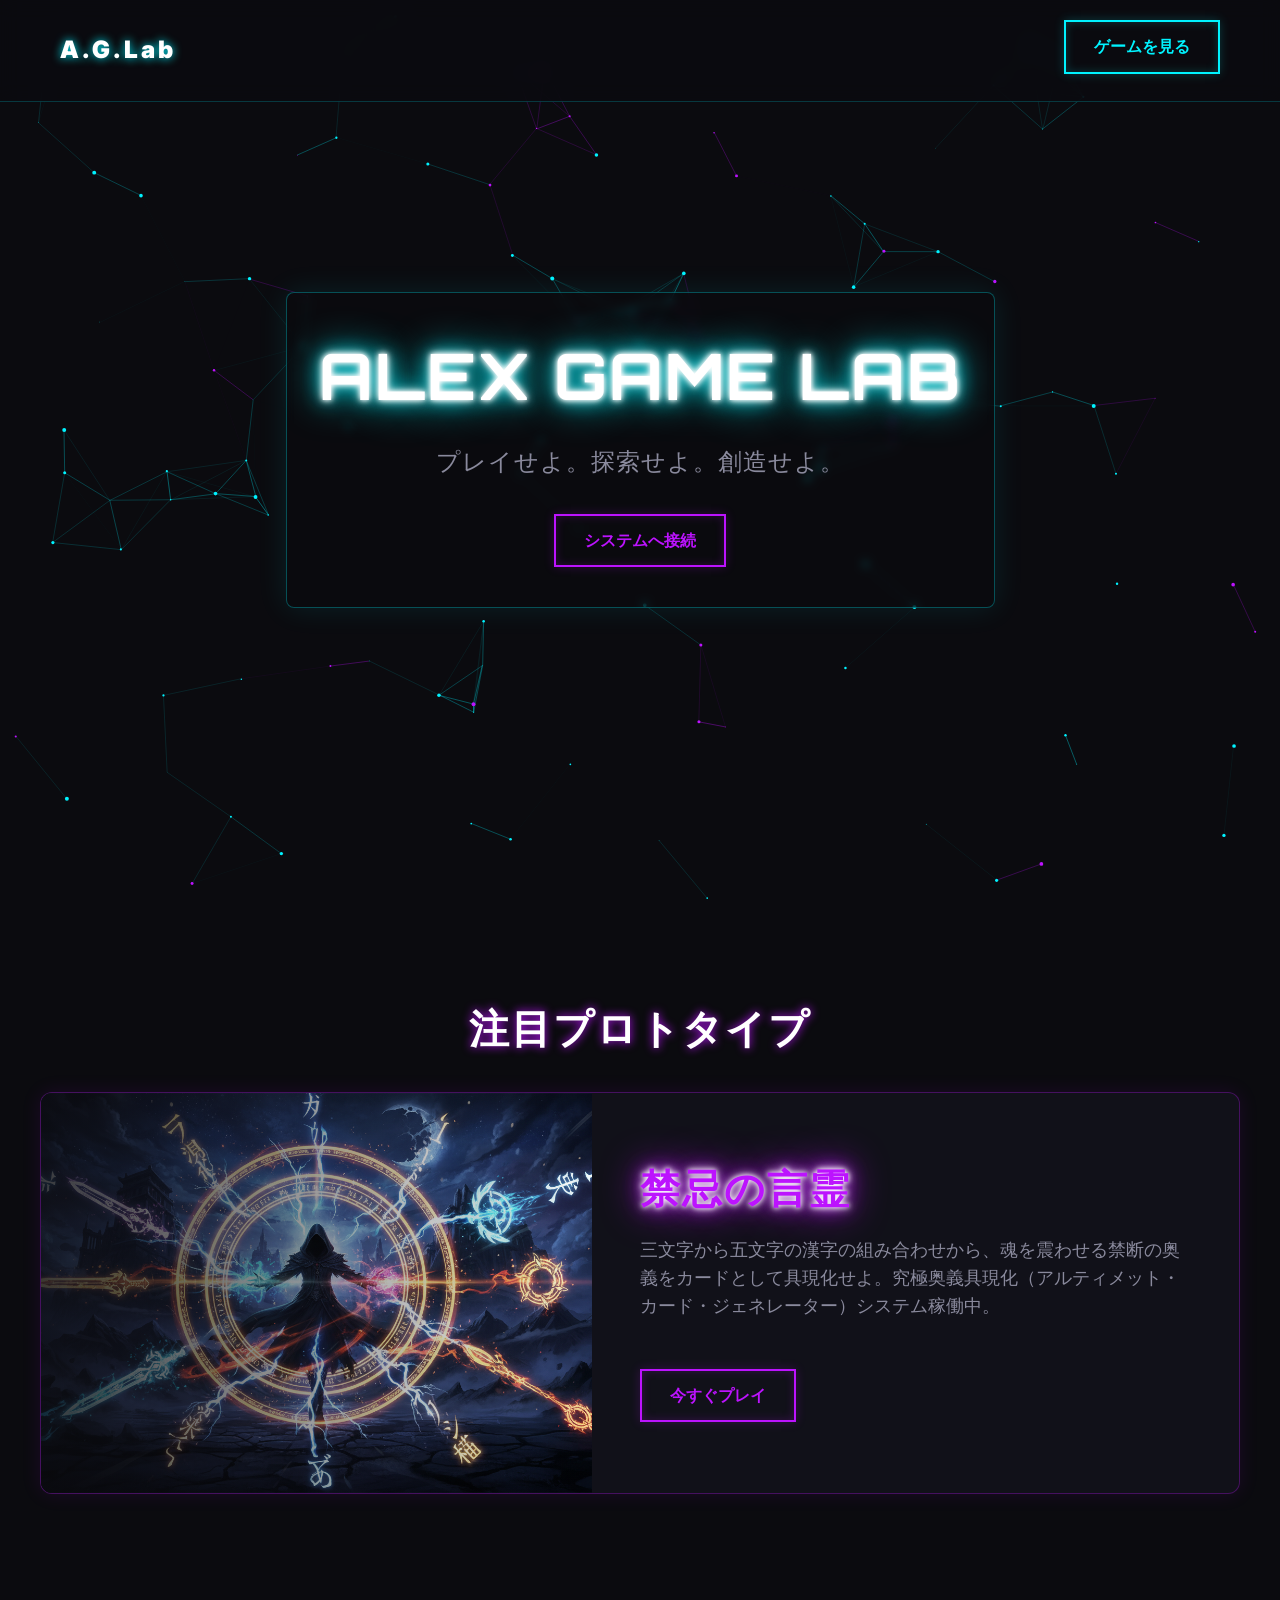
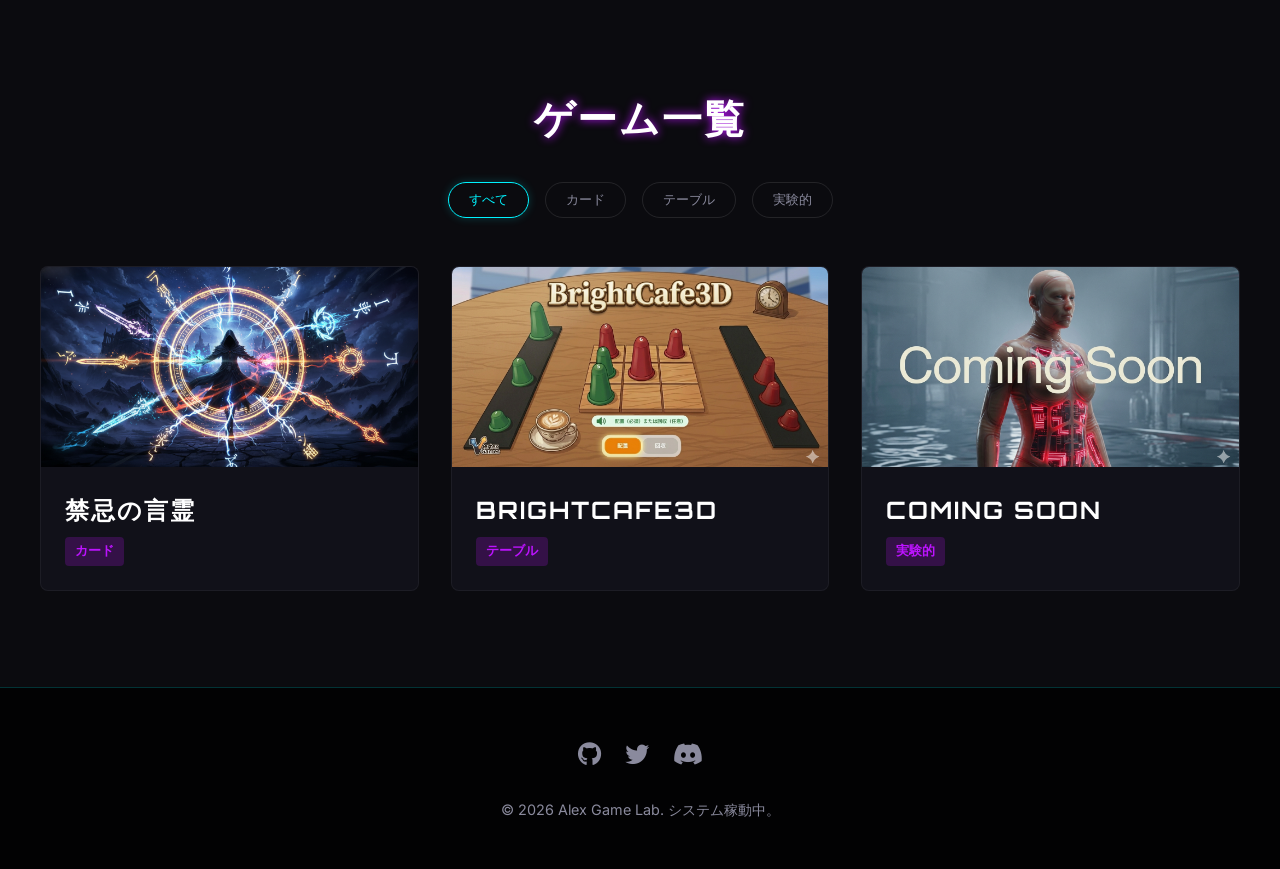
==== index.html @ c98e7174 "Initial commit" ====
<!DOCTYPE html>
<html lang="ja">

<head>
    <meta charset="UTF-8">
    <meta name="viewport" content="width=device-width, initial-scale=1.0">
    <title>Alex Game Lab | インディーゲームポートフォリオ</title>
    <link rel="stylesheet" href="styles.css">
    <link rel="stylesheet" href="https://cdnjs.cloudflare.com/ajax/libs/font-awesome/6.4.0/css/all.min.css">
</head>

<body>
    <header>
        <div class="container nav-container">
            <a href="index.html" class="logo glow-text-blue">A.G.Lab</a>
            <nav>
                <a href="#games" class="btn">ゲームを見る</a>
            </nav>
        </div>
    </header>

    <section class="hero">
        <canvas id="particle-canvas"></canvas>
        <div class="container">
            <div class="hero-content">
                <h1 class="glow-text-blue">Alex Game Lab</h1>
                <p>プレイせよ。探索せよ。創造せよ。</p>
                <a href="#featured" class="btn primary">システムへ接続</a>
            </div>
        </div>
    </section>

    <section id="featured" class="featured container">
        <h2 class="section-title">注目プロトタイプ</h2>
        <div class="featured-card">
            <div class="featured-image" style="background-image: url('assets/banner_acj.png');"></div>
            <div class="featured-content">
                <h3 class="glow-text-purple">禁忌の言霊</h3>
                <p>三文字から五文字の漢字の組み合わせから、魂を震わせる禁断の奥義をカードとして具現化せよ。究極奥義具現化（アルティメット・カード・ジェネレーター）システム稼働中。</p>
                <div style="margin-top: 1rem;">
                    <a href="game_acj.html" class="btn primary">今すぐプレイ</a>
                </div>
            </div>
        </div>
    </section>

    <section id="games" class="games container">
        <h2 class="section-title">ゲーム一覧</h2>

        <div class="filters">
            <button class="filter-btn active" data-filter="all">すべて</button>
            <button class="filter-btn" data-filter="card">カード</button>
            <button class="filter-btn" data-filter="table">テーブル</button>
            <button class="filter-btn" data-filter="experimental">実験的</button>
        </div>

        <div class="game-grid" id="game-grid">
            <!-- Card -->
            <div class="game-card" data-category="card" onclick="window.location.href='game_acj.html'">
                <div class="card-img-wrapper">
                    <img src="assets/banner_acj.png" alt="Game Thumbnail">
                    <div class="card-overlay">
                        <span>[ 詳細を見る ]</span>
                    </div>
                </div>
                <div class="card-info">
                    <h3 class="card-title">禁忌の言霊</h3>
                    <span class="card-genre">カード</span>
                </div>
            </div>

            <!-- table -->
            <div class="game-card" data-category="table" onclick="window.location.href='game_bc3d.html'">
                <div class="card-img-wrapper">
                    <img src="assets/brightcafe3d.png" alt="Game Thumbnail">
                    <div class="card-overlay">
                        <span>[ 詳細を見る ]</span>
                    </div>
                </div>
                <div class="card-info">
                    <h3 class="card-title">BrightCafe3D</h3>
                    <span class="card-genre">テーブル</span>
                </div>
            </div>

            <!-- Experimental -->
            <div class="game-card" data-category="experimental" onclick="window.location.href='coming_soon.html'">
                <div class="card-img-wrapper">
                    <img src="assets/coming_soon.png" alt="Game Thumbnail">
                    <div class="card-overlay">
                        <span>[ 詳細を見る ]</span>
                    </div>
                </div>
                <div class="card-info">
                    <h3 class="card-title">Coming Soon</h3>
                    <span class="card-genre">実験的</span>
                </div>
            </div>


        </div>
    </section>

    <footer>
        <div class="container">
            <div class="social-links">
                <a href="#"><i class="fab fa-github"></i></a>
                <a href="#"><i class="fab fa-twitter"></i></a>
                <a href="#"><i class="fab fa-discord"></i></a>
            </div>
            <p class="copy">&copy; 2026 Alex Game Lab. システム稼動中。</p>
        </div>
    </footer>

    <script src="script.js"></script>
</body>

</html>
---- styles.css ----
@import url('https://fonts.googleapis.com/css2?family=Inter:wght@300;400;600&family=Orbitron:wght@500;700;900&display=swap');

:root {
  --bg-dark: #0b0b0f;
  --bg-panel: rgba(20, 20, 30, 0.7);
  --neon-blue: #00f3ff;
  --neon-purple: #bc13fe;
  --neon-pink: #ff00ea;
  --text-main: #e0e0e0;
  --text-muted: #8a8a9d;
  --font-heading: 'Orbitron', sans-serif;
  --font-body: 'Inter', sans-serif;
  --transition-speed: 0.3s;
}

* {
  box-sizing: border-box;
  margin: 0;
  padding: 0;
}

body {
  background-color: var(--bg-dark);
  color: var(--text-main);
  font-family: var(--font-body);
  line-height: 1.6;
  overflow-x: hidden;
}

h1, h2, h3, h4, h5, h6 {
  font-family: var(--font-heading);
  text-transform: uppercase;
  letter-spacing: 2px;
}

a {
  text-decoration: none;
  color: inherit;
  transition: all var(--transition-speed) ease;
}

ul {
  list-style: none;
}

/* Base UI Components */

.btn {
  display: inline-block;
  padding: 12px 28px;
  font-family: var(--font-heading);
  font-size: 1rem;
  font-weight: 700;
  text-transform: uppercase;
  cursor: pointer;
  background: transparent;
  border: 2px solid var(--neon-blue);
  color: var(--neon-blue);
  box-shadow: 0 0 10px rgba(0, 243, 255, 0.2), inset 0 0 10px rgba(0, 243, 255, 0.2);
  transition: all 0.3s ease;
  position: relative;
  overflow: hidden;
  z-index: 1;
}

.btn::before {
  content: '';
  position: absolute;
  top: 0;
  left: -100%;
  width: 100%;
  height: 100%;
  background: var(--neon-blue);
  transition: all 0.3s ease;
  z-index: -1;
}

.btn:hover {
  color: #000;
  box-shadow: 0 0 20px var(--neon-blue), inset 0 0 20px var(--neon-blue);
}

.btn:hover::before {
  left: 0;
}

.btn.primary {
  border-color: var(--neon-purple);
  color: var(--neon-purple);
  box-shadow: 0 0 10px rgba(188, 19, 254, 0.2), inset 0 0 10px rgba(188, 19, 254, 0.2);
}

.btn.primary::before {
  background: var(--neon-purple);
}

.btn.primary:hover {
  color: #fff;
  box-shadow: 0 0 20px var(--neon-purple), inset 0 0 20px var(--neon-purple);
}

.section-title {
  font-size: 2.5rem;
  margin-bottom: 2rem;
  text-align: center;
  color: #fff;
  text-shadow: 0 0 10px var(--neon-purple);
  position: relative;
}

/* Neon Glow Effects */
.glow-text-blue {
  color: #fff;
  text-shadow: 0 0 5px #fff, 0 0 10px #fff, 0 0 20px var(--neon-blue), 0 0 40px var(--neon-blue);
}

.glow-text-purple {
  color: #fff;
  text-shadow: 0 0 5px #fff, 0 0 10px #fff, 0 0 20px var(--neon-purple), 0 0 40px var(--neon-purple);
}

/* Layout */
.container {
  max-width: 1200px;
  margin: 0 auto;
  padding: 0 20px;
}

header {
  padding: 20px 0;
  position: fixed;
  width: 100%;
  top: 0;
  z-index: 1000;
  background: rgba(11, 11, 15, 0.8);
  backdrop-filter: blur(10px);
  border-bottom: 1px solid rgba(0, 243, 255, 0.2);
}

.nav-container {
  display: flex;
  justify-content: space-between;
  align-items: center;
}

.logo {
  font-size: 1.5rem;
  font-weight: 900;
  color: #fff;
  letter-spacing: 3px;
  text-shadow: 0 0 10px var(--neon-blue);
}

/* Hero Section */
.hero {
  height: 100vh;
  display: flex;
  align-items: center;
  justify-content: center;
  position: relative;
  overflow: hidden;
  text-align: center;
}

#particle-canvas {
  position: absolute;
  top: 0;
  left: 0;
  width: 100%;
  height: 100%;
  z-index: -1;
}

.hero-content {
  z-index: 1;
  padding: 2rem;
  background: rgba(11, 11, 15, 0.5);
  backdrop-filter: blur(5px);
  border: 1px solid rgba(0, 243, 255, 0.3);
  box-shadow: 0 0 30px rgba(0, 243, 255, 0.1);
  border-radius: 8px;
  animation: float 6s ease-in-out infinite;
}

.hero h1 {
  font-size: 4rem;
  margin-bottom: 1rem;
}

.hero p {
  font-size: 1.5rem;
  color: var(--text-muted);
  margin-bottom: 2rem;
  letter-spacing: 1px;
}

@keyframes float {
  0% { transform: translateY(0px); }
  50% { transform: translateY(-10px); }
  100% { transform: translateY(0px); }
}

/* Featured Section */
.featured {
  padding: 6rem 0;
}

.featured-card {
  display: flex;
  background: var(--bg-panel);
  border: 1px solid rgba(188, 19, 254, 0.3);
  border-radius: 12px;
  overflow: hidden;
  box-shadow: 0 0 20px rgba(188, 19, 254, 0.1);
  transition: transform 0.3s ease, box-shadow 0.3s ease;
}

.featured-card:hover {
  transform: translateY(-5px);
  box-shadow: 0 0 30px rgba(188, 19, 254, 0.3);
}

.featured-image {
  flex: 1;
  min-height: 400px;
  background: url('https://images.unsplash.com/photo-1544256718-3baf237f3fac?ixlib=rb-4.0.3&auto=format&fit=crop&w=1600&q=80') center/cover;
  position: relative;
}

.featured-image::after {
  content: '';
  position: absolute;
  top: 0;
  left: 0;
  width: 100%;
  height: 100%;
  background: linear-gradient(to right, rgba(11, 11, 15, 0.8), rgba(0,0,0,0));
}

.featured-content {
  flex: 1;
  padding: 3rem;
  display: flex;
  flex-direction: column;
  justify-content: center;
}

.featured-content h3 {
  font-size: 2.5rem;
  margin-bottom: 1rem;
  color: var(--neon-purple);
}

.featured-content p {
  color: var(--text-muted);
  margin-bottom: 2rem;
  font-size: 1.1rem;
}

/* Grid Section */
.games {
  padding: 6rem 0;
}

.filters {
  display: flex;
  justify-content: center;
  gap: 1rem;
  margin-bottom: 3rem;
  flex-wrap: wrap;
}

.filter-btn {
  background: transparent;
  color: var(--text-muted);
  border: 1px solid rgba(255,255,255,0.1);
  padding: 8px 20px;
  border-radius: 30px;
  font-family: var(--font-heading);
  cursor: pointer;
  transition: all 0.3s ease;
}

.filter-btn:hover, .filter-btn.active {
  color: var(--neon-blue);
  border-color: var(--neon-blue);
  box-shadow: 0 0 10px rgba(0, 243, 255, 0.2);
}

.game-grid {
  display: grid;
  grid-template-columns: repeat(auto-fill, minmax(300px, 1fr));
  gap: 2rem;
}

.game-card {
  background: var(--bg-panel);
  border: 1px solid rgba(255, 255, 255, 0.05);
  border-radius: 8px;
  overflow: hidden;
  position: relative;
  transition: all 0.4s ease;
  cursor: pointer;
}

.game-card:hover {
  transform: scale(1.05);
  border-color: var(--neon-blue);
  box-shadow: 0 0 20px rgba(0, 243, 255, 0.2);
}

.card-img-wrapper {
  position: relative;
  height: 200px;
  overflow: hidden;
}

.card-img-wrapper img {
  width: 100%;
  height: 100%;
  object-fit: cover;
  transition: transform 0.5s ease;
}

.game-card:hover .card-img-wrapper img {
  transform: scale(1.1);
}

.card-overlay {
  position: absolute;
  top: 0;
  left: 0;
  width: 100%;
  height: 100%;
  background: rgba(11, 11, 15, 0.8);
  display: flex;
  align-items: center;
  justify-content: center;
  opacity: 0;
  transition: opacity 0.3s ease;
}

.game-card:hover .card-overlay {
  opacity: 1;
}

.card-overlay span {
  font-family: var(--font-heading);
  color: var(--neon-blue);
  font-weight: bold;
  font-size: 1.2rem;
  letter-spacing: 1px;
}

.card-info {
  padding: 1.5rem;
}

.card-title {
  font-size: 1.5rem;
  margin-bottom: 0.5rem;
  color: #fff;
}

.card-genre {
  display: inline-block;
  font-size: 0.8rem;
  padding: 4px 10px;
  background: rgba(188, 19, 254, 0.2);
  color: var(--neon-purple);
  border-radius: 4px;
  text-transform: uppercase;
  font-weight: 600;
}

/* Detail Page specific */
.detail-hero {
  height: 70vh;
  position: relative;
  display: flex;
  align-items: center;
  justify-content: flex-start;
  padding-top: 80px;
}

.detail-bg {
  position: absolute;
  top: 0;
  left: 0;
  width: 100%;
  height: 100%;
  background: url('https://images.unsplash.com/photo-1550745165-9bc0b252726f?ixlib=rb-4.0.3&auto=format&fit=crop&w=1600&q=80') center/cover;
  z-index: -1;
}

.detail-bg::after {
  content: '';
  position: absolute;
  top: 0;
  left: 0;
  width: 100%;
  height: 100%;
  background: linear-gradient(to right, rgba(11, 11, 15, 0.9) 0%, rgba(11, 11, 15, 0.2) 100%);
}

.detail-hero-content {
  max-width: 600px;
}

.detail-hero h1 {
  font-size: 4rem;
  color: var(--neon-blue);
  margin-bottom: 1rem;
  text-shadow: 0 0 20px rgba(0, 243, 255, 0.5);
}

.detail-hero p {
  font-size: 1.2rem;
  margin-bottom: 2rem;
}

.action-buttons {
  display: flex;
  gap: 1rem;
  flex-wrap: wrap;
}

/* Info Section */
.game-info {
  display: grid;
  grid-template-columns: 2fr 1fr;
  gap: 4rem;
  padding: 4rem 0;
}

.info-content h2 {
  font-size: 2rem;
  margin-bottom: 1rem;
  color: var(--neon-purple);
}

.info-content p {
  font-size: 1.1rem;
  color: var(--text-muted);
  margin-bottom: 1.5rem;
}

.info-meta {
  background: var(--bg-panel);
  padding: 2rem;
  border-radius: 8px;
  border: 1px solid rgba(255,255,255,0.05);
  height: fit-content;
}

.meta-item {
  margin-bottom: 1.5rem;
}

.meta-item h4 {
  color: var(--neon-blue);
  font-size: 0.9rem;
  margin-bottom: 0.5rem;
}

.meta-item p {
  color: #fff;
  font-family: var(--font-heading);
}

/* Features */
.features {
  padding: 4rem 0;
  background: rgba(188, 19, 254, 0.05);
  border-top: 1px solid rgba(188, 19, 254, 0.1);
  border-bottom: 1px solid rgba(188, 19, 254, 0.1);
}

.features-grid {
  display: grid;
  grid-template-columns: repeat(3, 1fr);
  gap: 2rem;
}

.feature-item {
  text-align: center;
  padding: 2rem;
  background: var(--bg-panel);
  border-radius: 8px;
  border: 1px solid rgba(0, 243, 255, 0.1);
  transition: transform 0.3s ease;
}

.feature-item:hover {
  transform: translateY(-10px);
  border-color: var(--neon-blue);
}

.feature-icon {
  font-size: 3rem;
  color: var(--neon-blue);
  margin-bottom: 1rem;
}

/* Gallery */
.gallery {
  padding: 6rem 0;
  overflow: hidden;
}

.gallery-scroll {
  display: flex;
  gap: 1.5rem;
  overflow-x: auto;
  padding-bottom: 2rem;
  scrollbar-width: thin;
  scrollbar-color: var(--neon-purple) rgba(255,255,255,0.1);
}

.gallery-scroll::-webkit-scrollbar {
  height: 8px;
}

.gallery-scroll::-webkit-scrollbar-track {
  background: rgba(255,255,255,0.05);
  border-radius: 4px;
}

.gallery-scroll::-webkit-scrollbar-thumb {
  background: var(--neon-purple);
  border-radius: 4px;
}

.gallery-item {
  min-width: 300px;
  width: 300px;
  height: 300px;
  border-radius: 8px;
  overflow: hidden;
  border: 1px solid rgba(255,255,255,0.1);
  flex-shrink: 0;
}

.gallery-item img {
  width: 100%;
  height: 100%;
  object-fit: contain;
  background: #0b0b0f;
  transition: transform 0.3s ease;
}

.gallery-item:hover img {
  transform: scale(1.05);
}

/* How to Play */
.how-to-play {
  padding: 4rem 0;
  text-align: center;
}

.controls-wrapper {
  max-width: 600px;
  margin: 0 auto;
  background: var(--bg-panel);
  padding: 2rem;
  border-radius: 8px;
  border: 1px solid rgba(0, 243, 255, 0.2);
}

.control-item {
  display: flex;
  justify-content: space-between;
  padding: 1rem 0;
  border-bottom: 1px solid rgba(255,255,255,0.05);
}

.control-item:last-child {
  border-bottom: none;
}

.key {
  background: rgba(255,255,255,0.1);
  padding: 4px 12px;
  border-radius: 4px;
  font-family: var(--font-heading);
  color: var(--neon-blue);
  border: 1px solid rgba(0, 243, 255, 0.3);
}

.final-cta {
  padding: 6rem 0;
  text-align: center;
}

/* Footer */
footer {
  background: rgba(0,0,0,0.8);
  padding: 3rem 0;
  border-top: 1px solid rgba(0, 243, 255, 0.2);
  text-align: center;
}

.social-links {
  display: flex;
  justify-content: center;
  gap: 1.5rem;
  margin-bottom: 1.5rem;
}

.social-links a {
  color: var(--text-muted);
  font-size: 1.5rem;
  transition: color 0.3s ease;
}

.social-links a:hover {
  color: var(--neon-blue);
  text-shadow: 0 0 10px var(--neon-blue);
}

.copy {
  color: var(--text-muted);
  font-size: 0.9rem;
}

/* Media Queries */
@media (max-width: 768px) {
  .hero h1 { font-size: 2.5rem; }
  .featured-card { flex-direction: column; }
  .game-info { grid-template-columns: 1fr; gap: 2rem; }
  .features-grid { grid-template-columns: 1fr; }
  .gallery-item { min-width: 200px; width: 200px; height: 200px; }
}
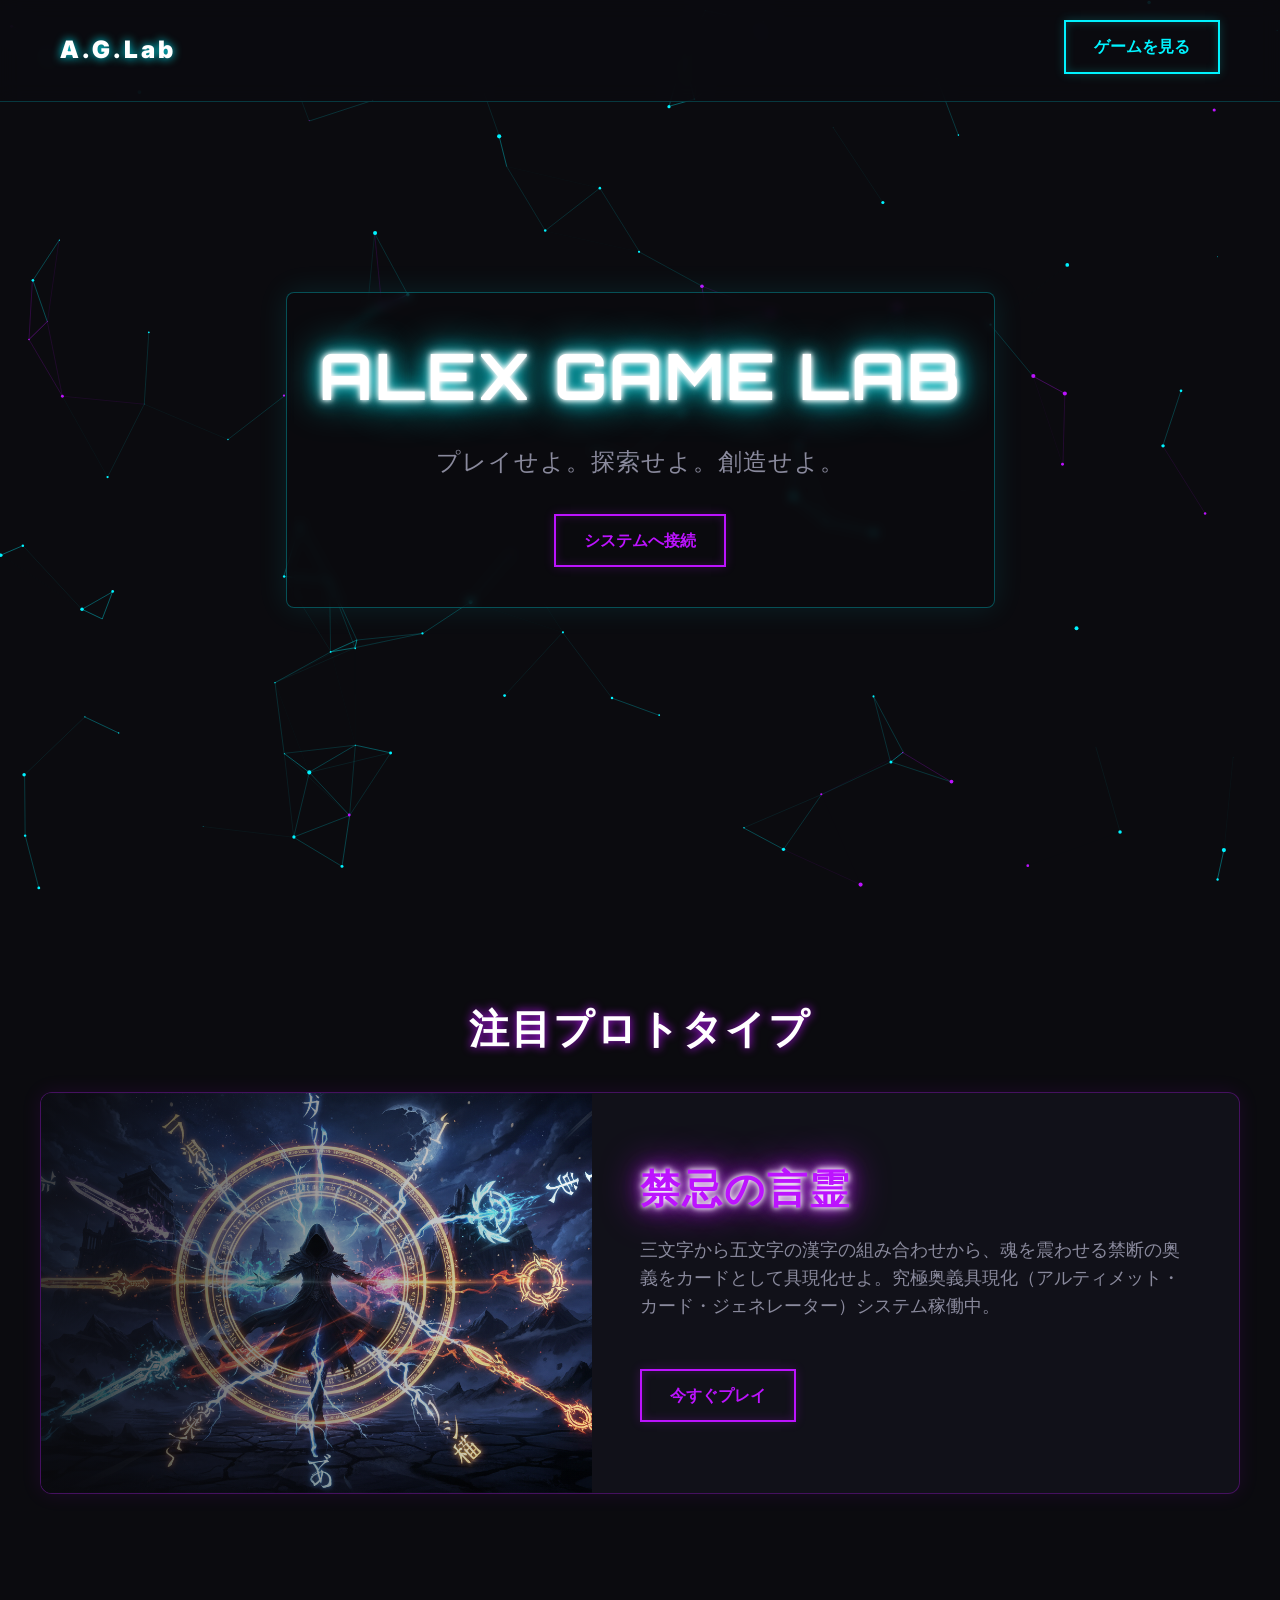
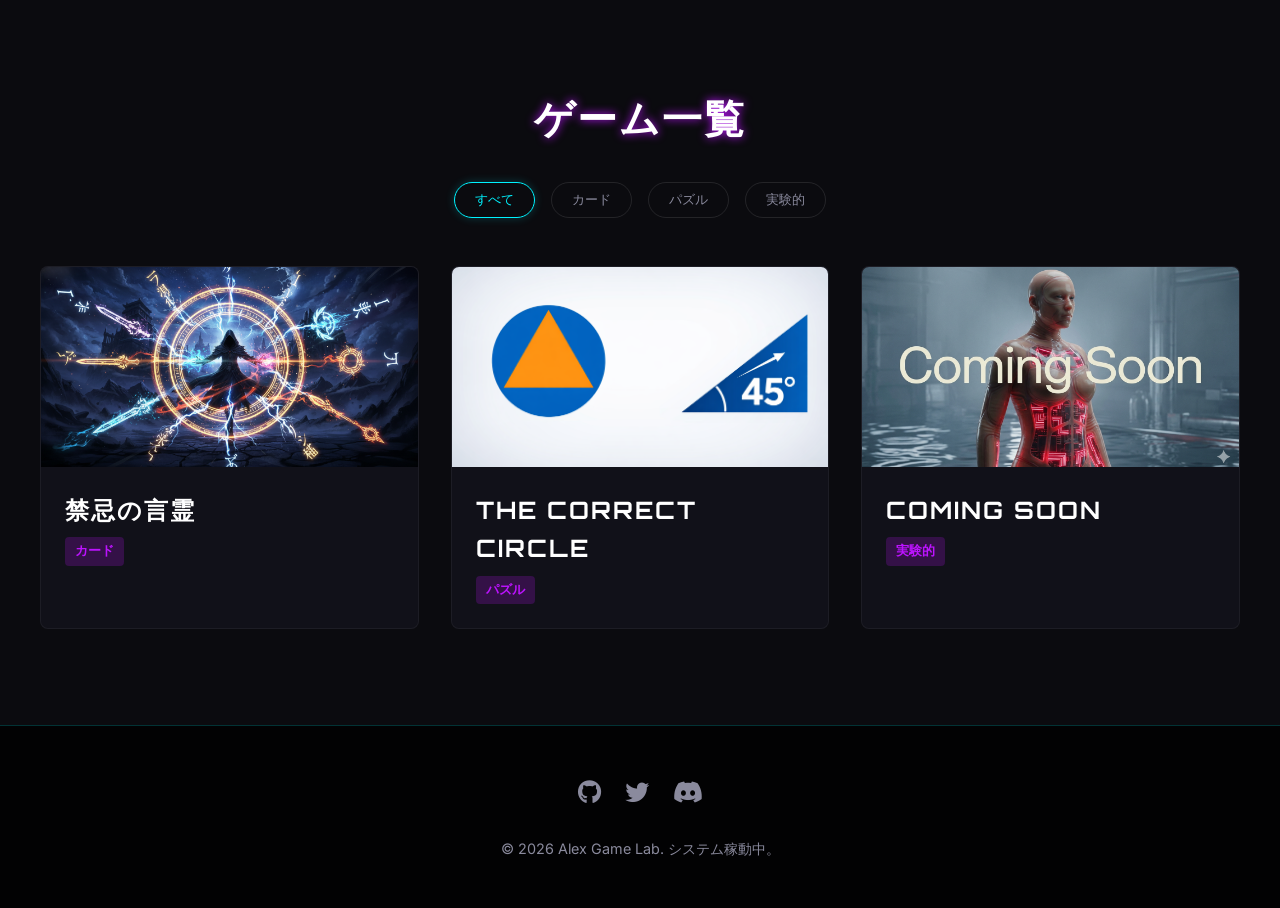
==== commit 005b54c4: "Deploy latest changes" ====
--- a/index.html
+++ b/index.html
@@ -50,7 +50,7 @@
         <div class="filters">
             <button class="filter-btn active" data-filter="all">すべて</button>
             <button class="filter-btn" data-filter="card">カード</button>
-            <button class="filter-btn" data-filter="table">テーブル</button>
+            <button class="filter-btn" data-filter="pazzul">パズル</button>
             <button class="filter-btn" data-filter="experimental">実験的</button>
         </div>
 
@@ -69,17 +69,17 @@
                 </div>
             </div>
 
-            <!-- table -->
-            <div class="game-card" data-category="table" onclick="window.location.href='game_bc3d.html'">
+            <!-- pazzul -->
+            <div class="game-card" data-category="pazzul" onclick="window.location.href='game_tcc.html'">
                 <div class="card-img-wrapper">
-                    <img src="assets/brightcafe3d.png" alt="Game Thumbnail">
+                    <img src="assets/tcc_banner.png" alt="Game Thumbnail">
                     <div class="card-overlay">
                         <span>[ 詳細を見る ]</span>
                     </div>
                 </div>
                 <div class="card-info">
-                    <h3 class="card-title">BrightCafe3D</h3>
-                    <span class="card-genre">テーブル</span>
+                    <h3 class="card-title">The Correct Circle</h3>
+                    <span class="card-genre">パズル</span>
                 </div>
             </div>
 
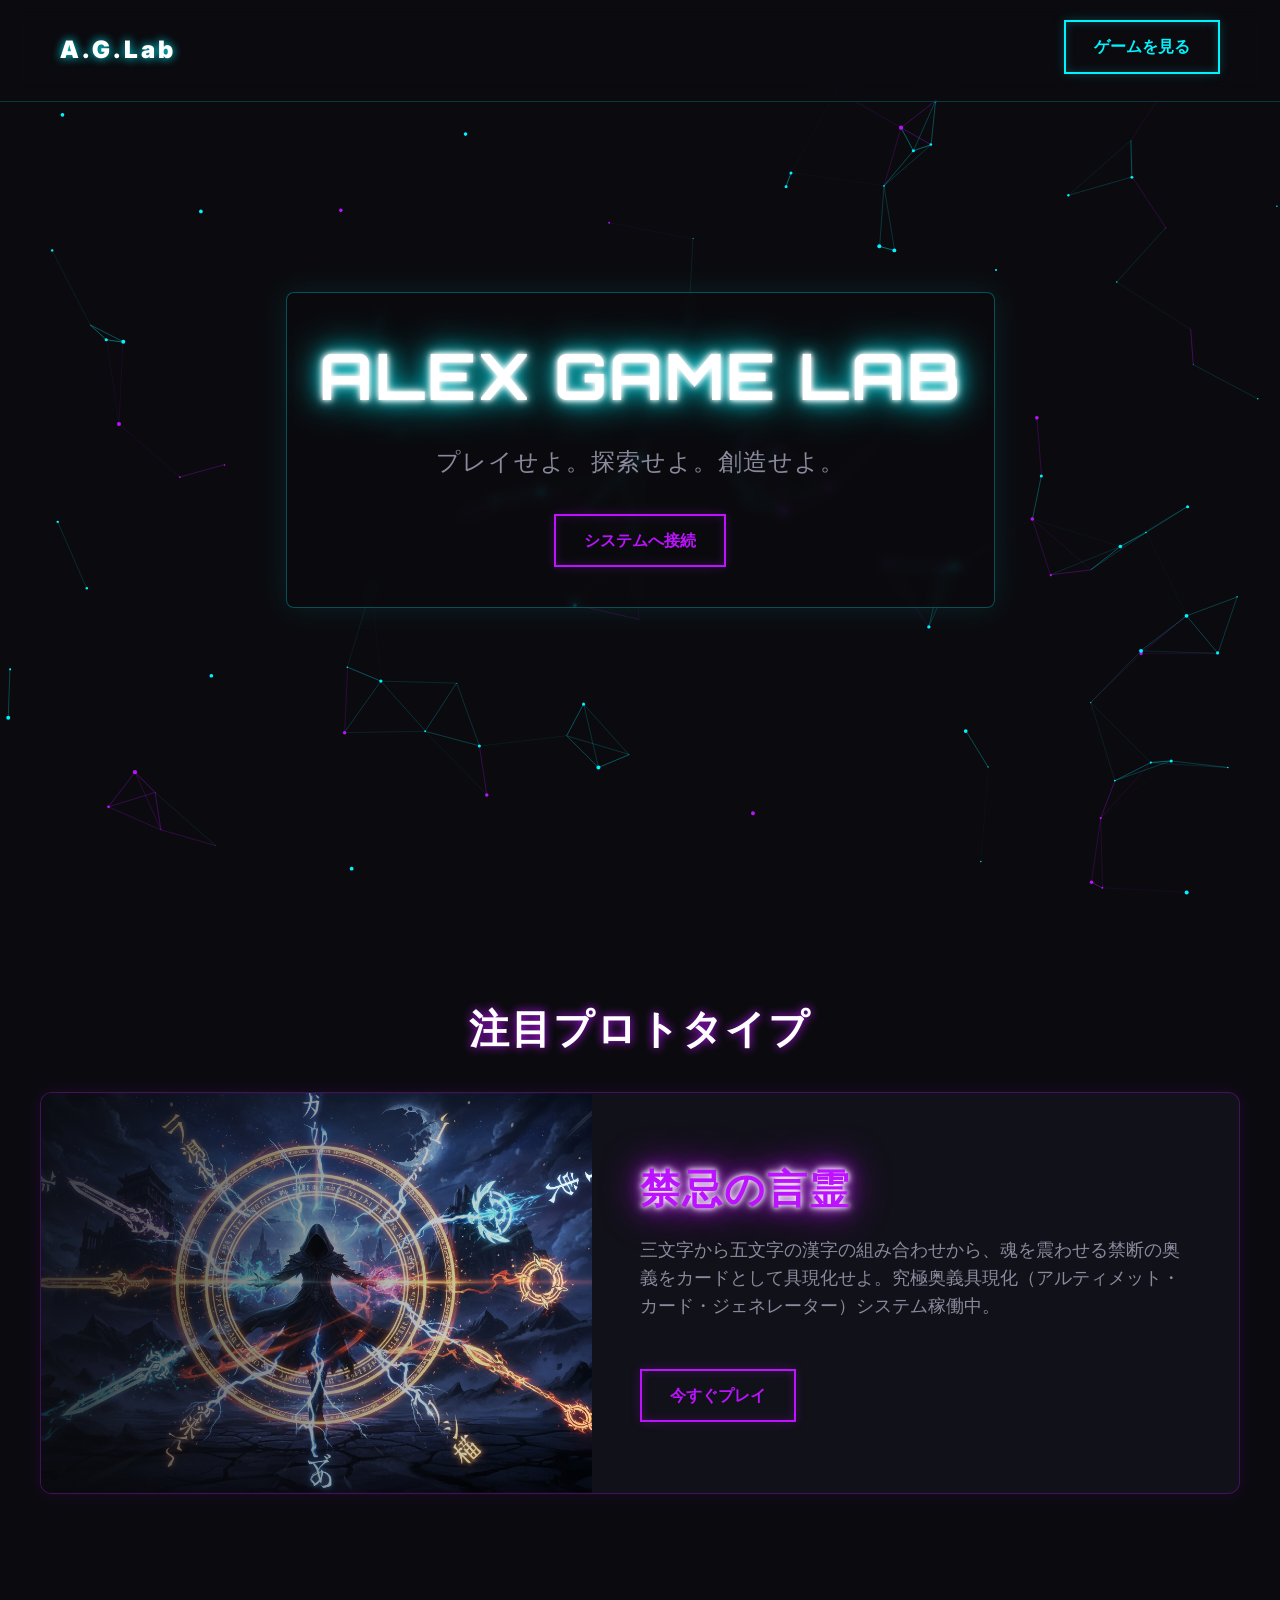
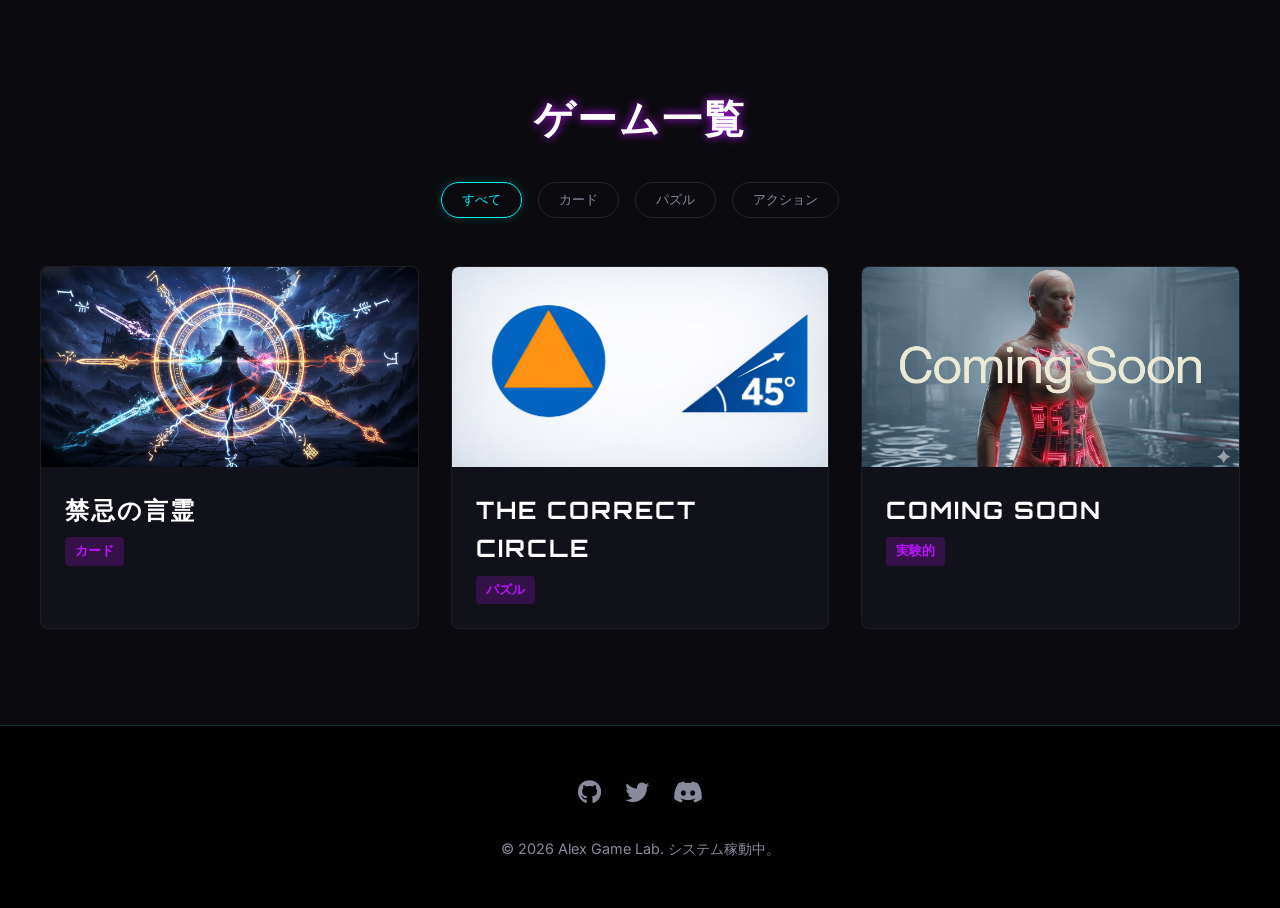
==== commit 772d4484: "Add files via upload" ====
--- a/index.html
+++ b/index.html
@@ -51,7 +51,7 @@
             <button class="filter-btn active" data-filter="all">すべて</button>
             <button class="filter-btn" data-filter="card">カード</button>
             <button class="filter-btn" data-filter="pazzul">パズル</button>
-            <button class="filter-btn" data-filter="experimental">実験的</button>
+            <button class="filter-btn" data-filter="action">アクション</button>
         </div>
 
         <div class="game-grid" id="game-grid">
@@ -83,8 +83,8 @@
                 </div>
             </div>
 
-            <!-- Experimental -->
-            <div class="game-card" data-category="experimental" onclick="window.location.href='coming_soon.html'">
+            <!--Action -->
+            <div class="game-card" data-category="action" onclick="window.location.href='game_margin.html'">
                 <div class="card-img-wrapper">
                     <img src="assets/coming_soon.png" alt="Game Thumbnail">
                     <div class="card-overlay">
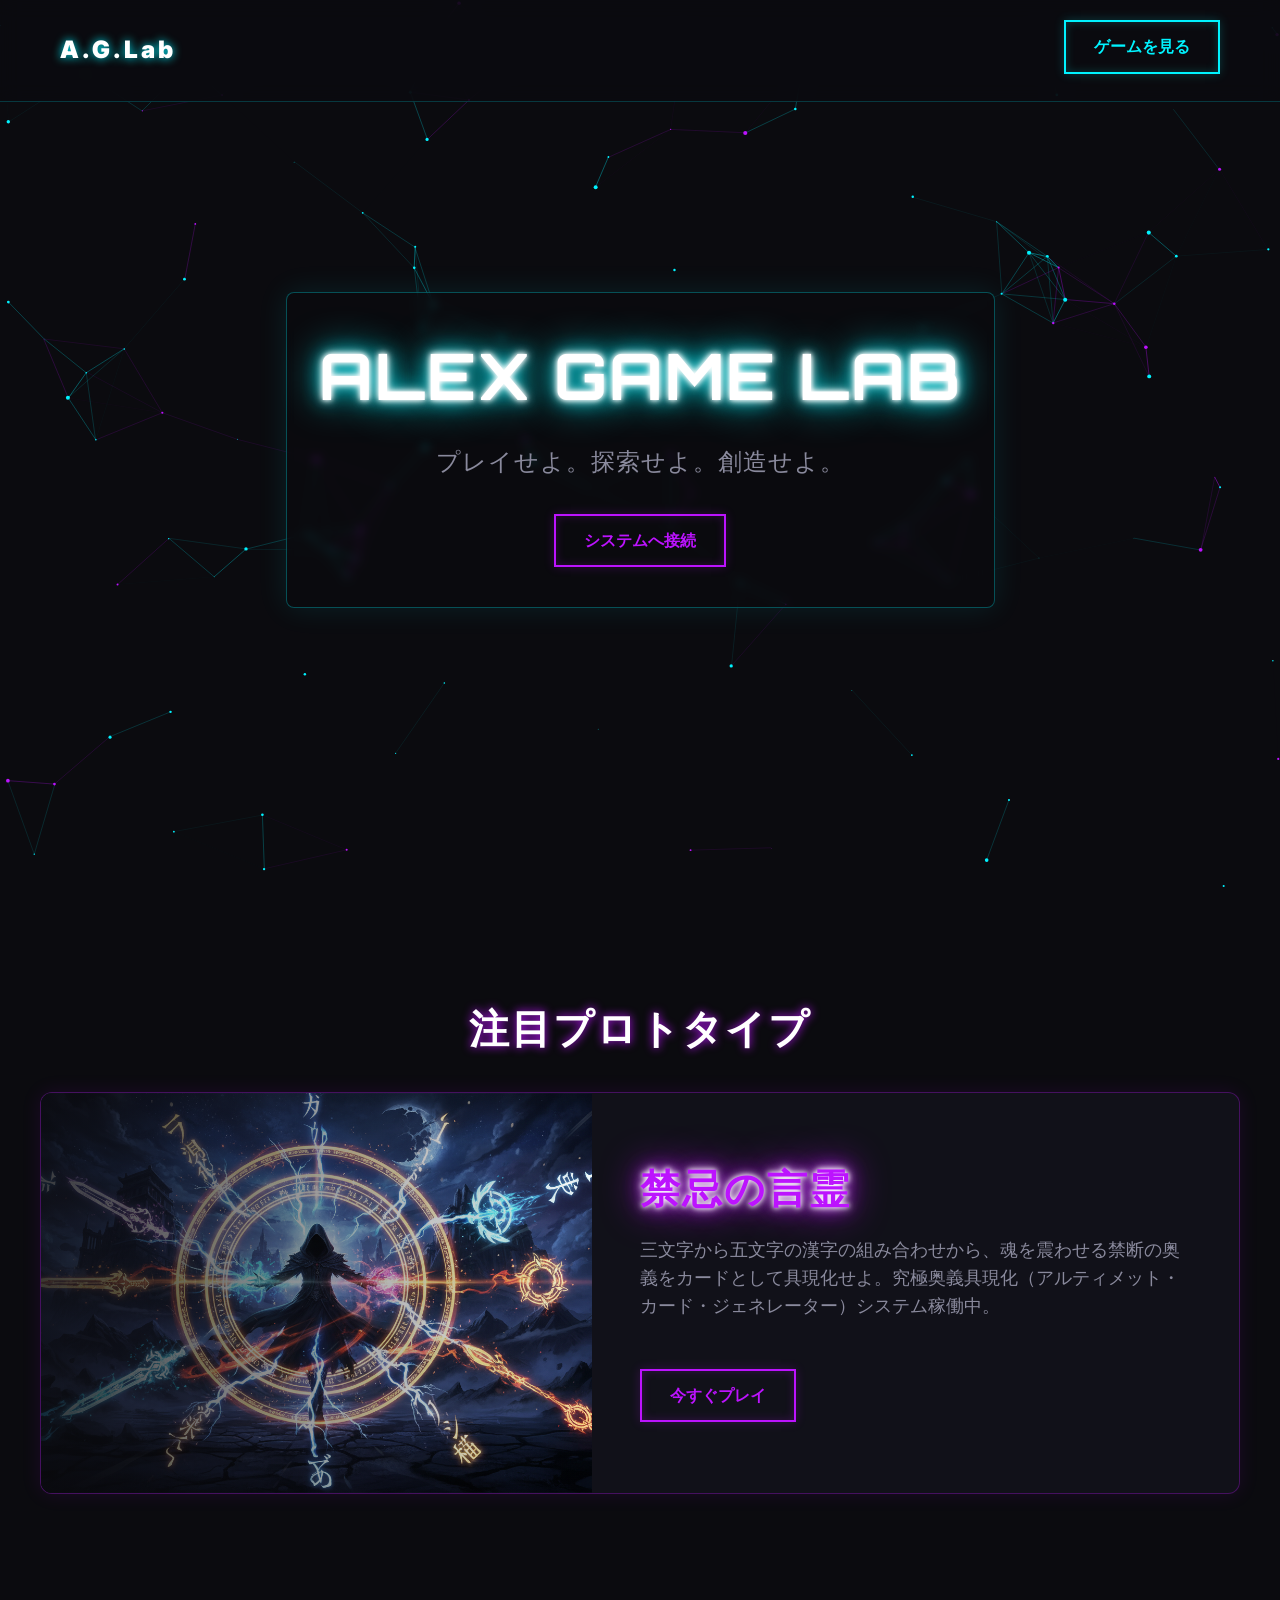
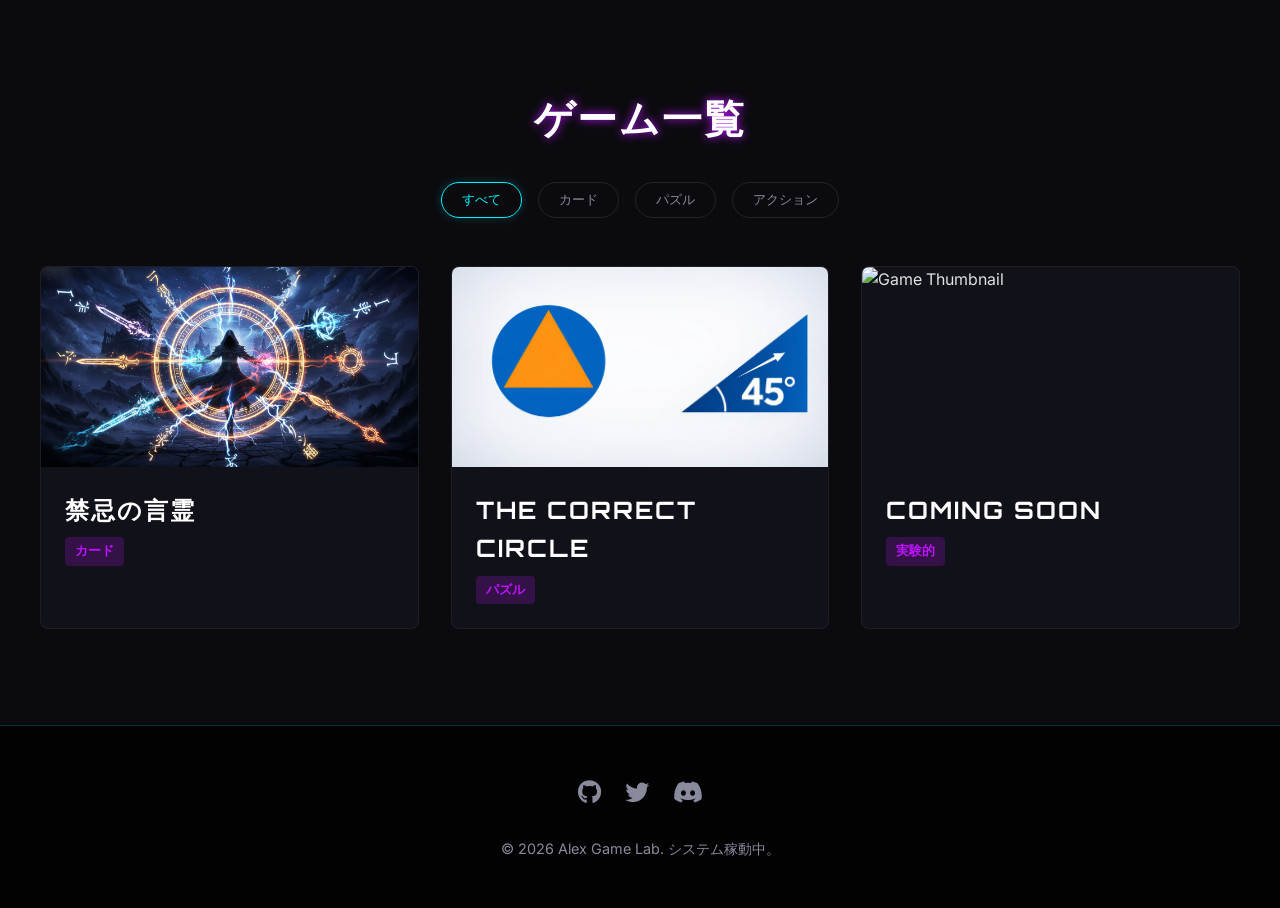
==== commit f293d3bd: "Add files via upload" ====
--- a/index.html
+++ b/index.html
@@ -86,7 +86,7 @@
             <!--Action -->
             <div class="game-card" data-category="action" onclick="window.location.href='game_margin.html'">
                 <div class="card-img-wrapper">
-                    <img src="assets/coming_soon.png" alt="Game Thumbnail">
+                    <img src="assets/margin_banner.png" alt="Game Thumbnail">
                     <div class="card-overlay">
                         <span>[ 詳細を見る ]</span>
                     </div>
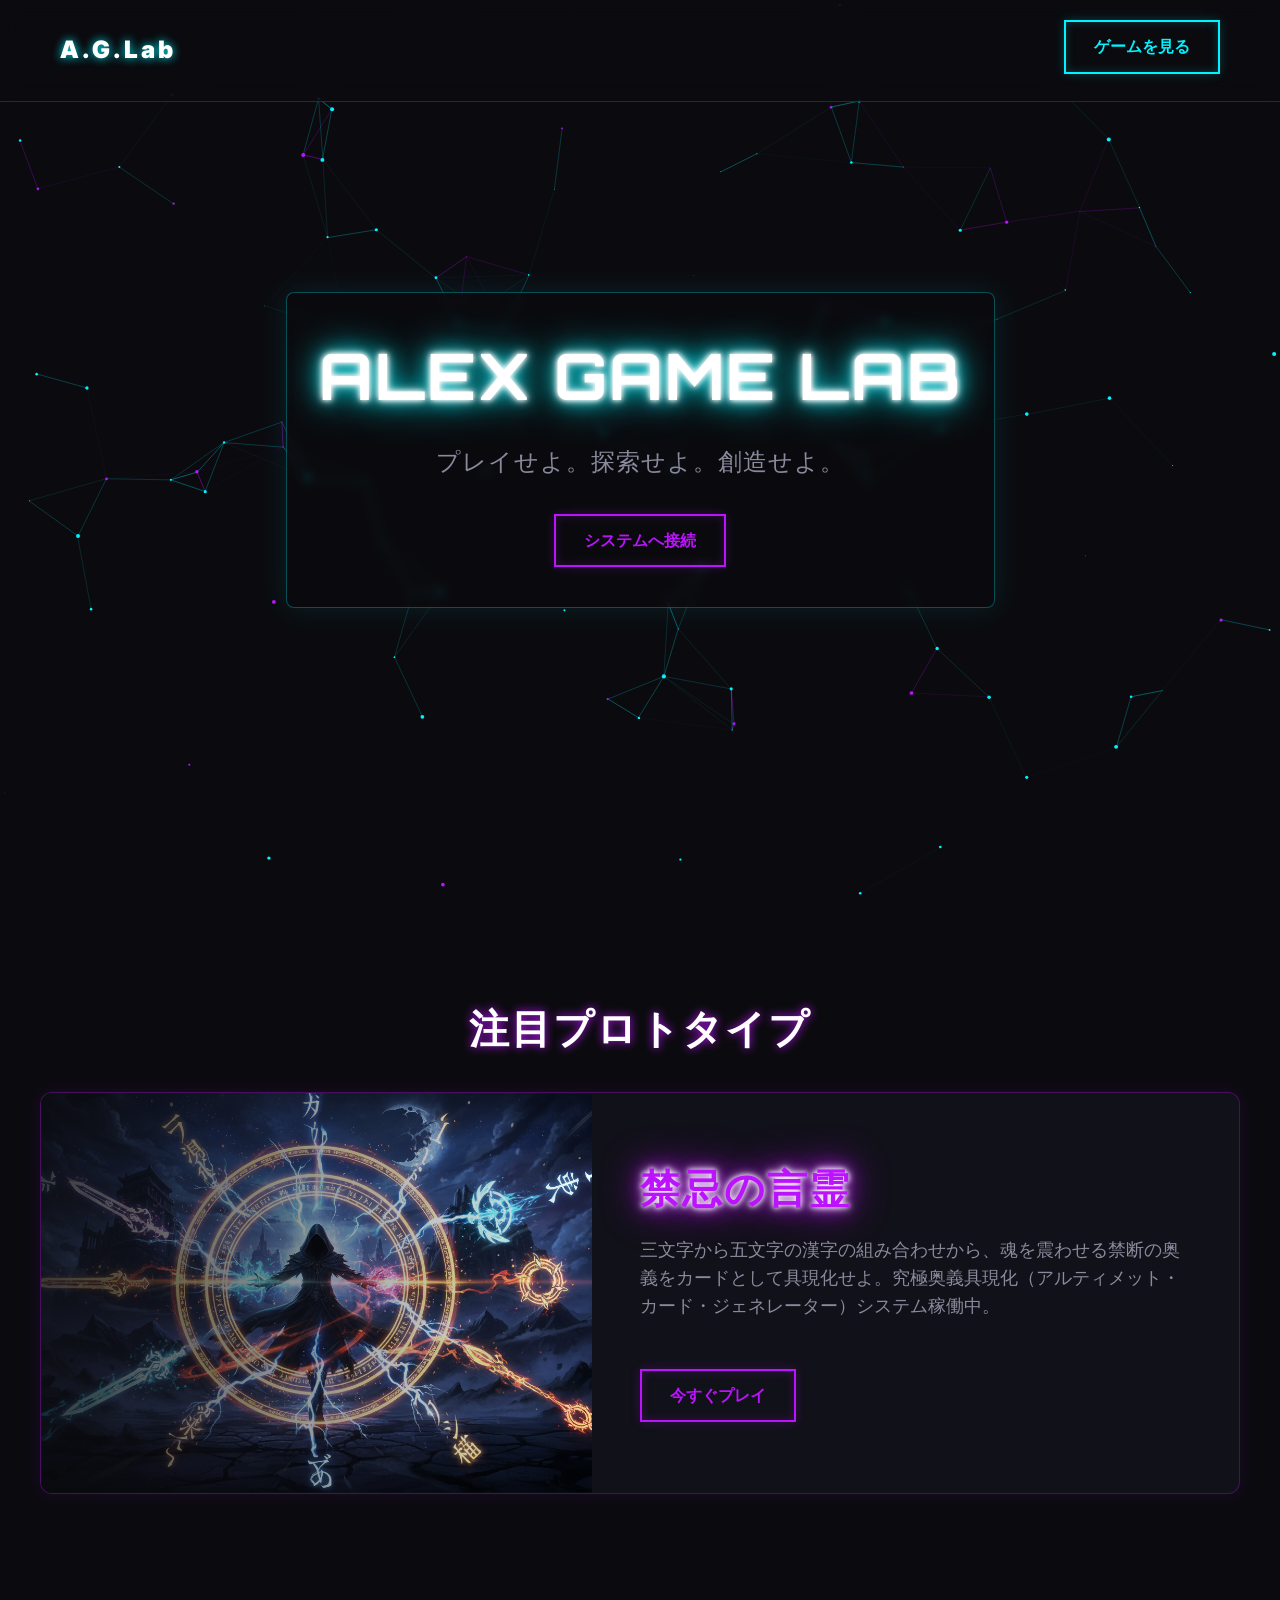
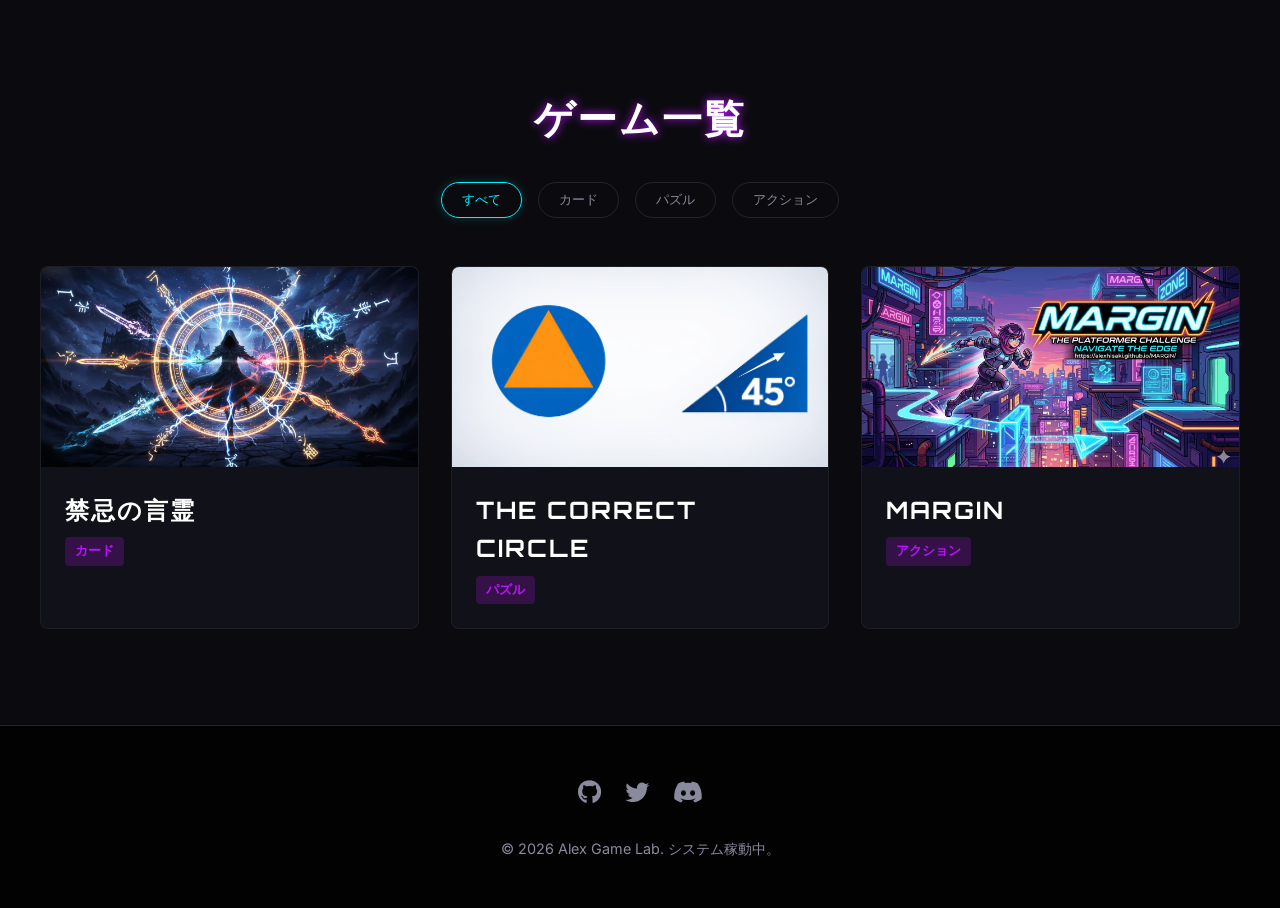
==== commit 739c75ce: "Add files via upload" ====
--- a/index.html
+++ b/index.html
@@ -92,8 +92,8 @@
                     </div>
                 </div>
                 <div class="card-info">
-                    <h3 class="card-title">Coming Soon</h3>
-                    <span class="card-genre">実験的</span>
+                    <h3 class="card-title">MARGIN</h3>
+                    <span class="card-genre">アクション</span>
                 </div>
             </div>
 
